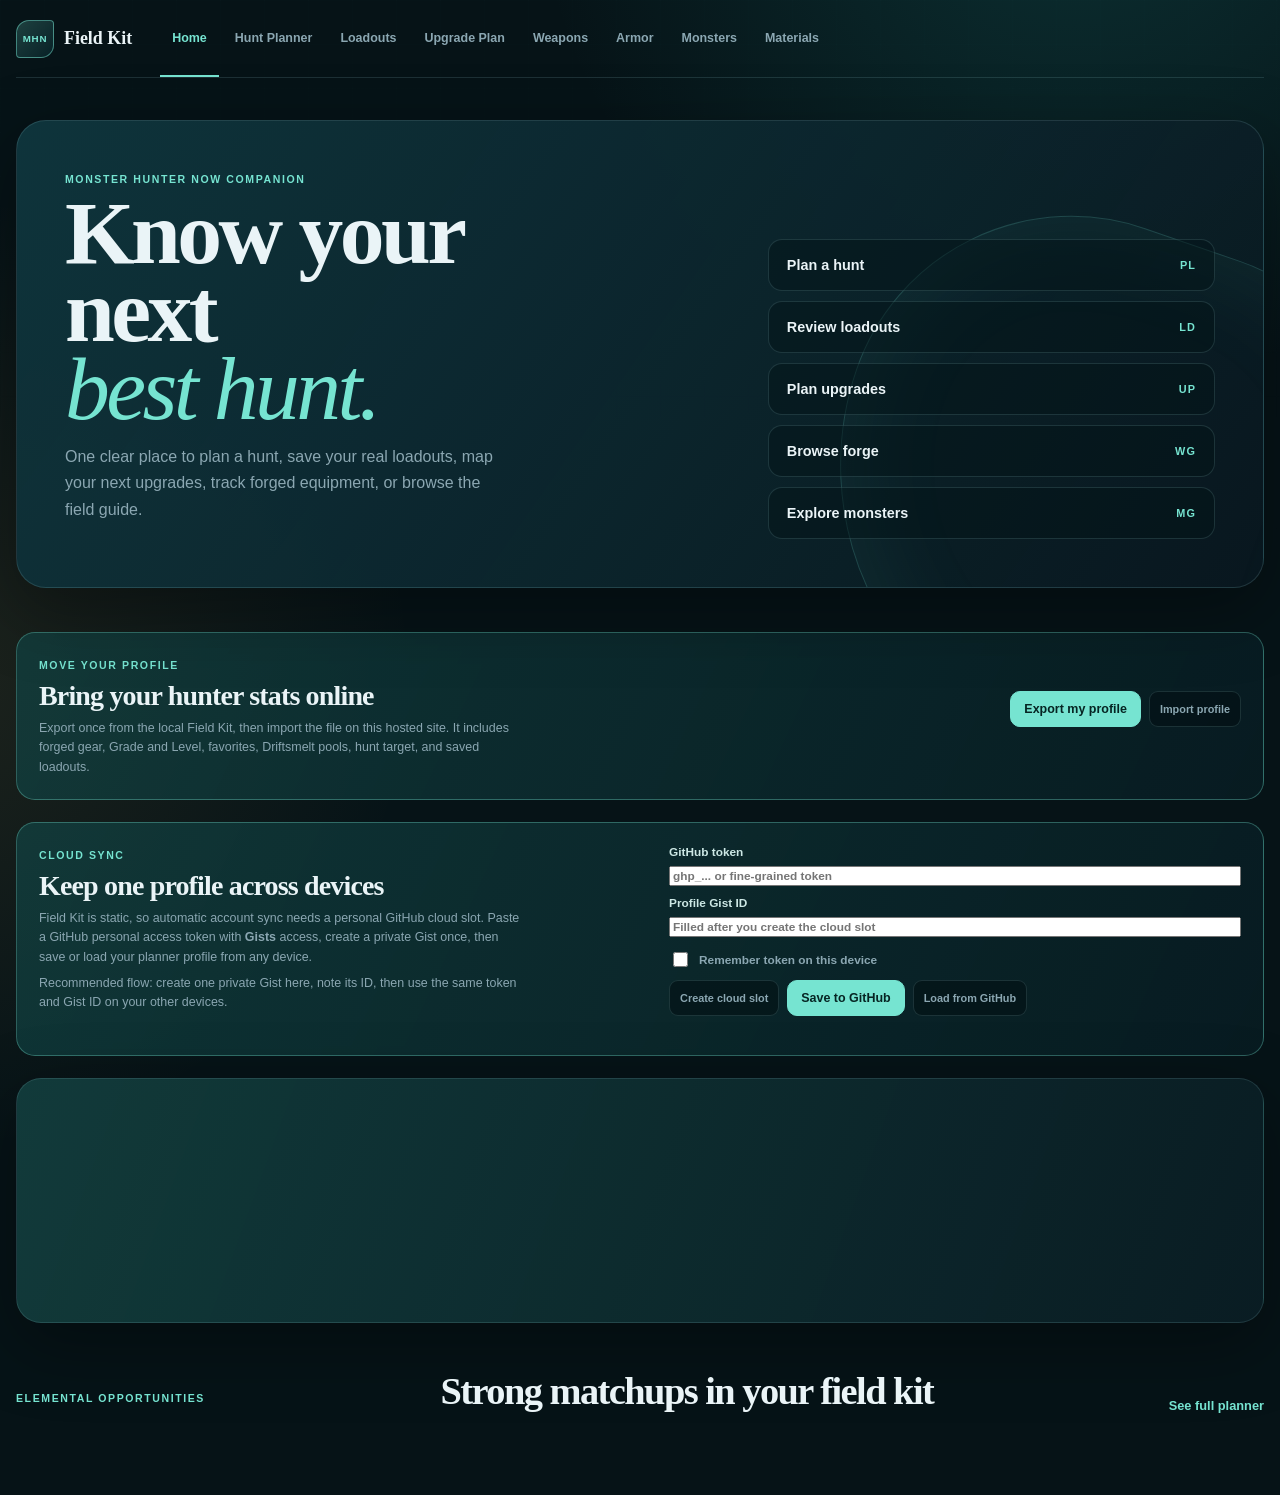
==== index.html @ 81f23c3c "Model Velkhana Aegis ice element bonus" ====
<!doctype html>
<html lang="en">
  <head>
    <meta charset="UTF-8" />
    <meta name="viewport" content="width=device-width, initial-scale=1.0" />
    <title>Field Kit | Monster Hunter Now</title>
    <link rel="stylesheet" href="styles.css" />
  </head>
  <body data-page="home">
    <div class="app-shell">
      <header class="topbar">
        <a class="brand" href="index.html"><span class="brand-mark">MHN</span><span>Field Kit</span></a>
        <nav class="top-nav" aria-label="Main navigation"><a href="index.html">Home</a><a href="planner.html">Hunt Planner</a><a href="loadouts.html">Loadouts</a><a href="upgrades.html">Upgrade Plan</a><a href="weapons.html">Weapons</a><a href="armor.html">Armor</a><a href="monsters.html">Monsters</a><a href="materials.html">Materials</a></nav>
        <p id="collection-status" class="collection-status"></p>
      </header>
      <main class="page home-page">
        <section class="welcome"><div><p class="eyebrow">Monster Hunter Now companion</p><h1>Know your next<br /><em>best hunt.</em></h1><p>One clear place to plan a hunt, save your real loadouts, map your next upgrades, track forged equipment, or browse the field guide.</p></div><div class="home-actions"><a href="planner.html">Plan a hunt <span>PL</span></a><a href="loadouts.html">Review loadouts <span>LD</span></a><a href="upgrades.html">Plan upgrades <span>UP</span></a><a href="weapons.html">Browse forge <span>WG</span></a><a href="monsters.html">Explore monsters <span>MG</span></a></div></section>
        <section id="home-stats" class="stats-grid" aria-label="Collection summary"></section>
        <section class="profile-transfer" aria-labelledby="profile-transfer-title">
          <div>
            <p class="eyebrow">Move your profile</p>
            <h2 id="profile-transfer-title">Bring your hunter stats online</h2>
            <p>Export once from the local Field Kit, then import the file on this hosted site. It includes forged gear, Grade and Level, favorites, Driftsmelt pools, hunt target, and saved loadouts.</p>
          </div>
          <div class="profile-transfer-actions">
            <button id="profile-export" class="primary-action" type="button">Export my profile</button>
            <label class="secondary-action profile-import-label" for="profile-import-file">Import profile</label>
            <input id="profile-import-file" class="sr-only" type="file" accept="application/json,.json" />
            <p id="profile-feedback" class="profile-feedback" role="status"></p>
          </div>
        </section>
        <section class="profile-transfer cloud-sync" aria-labelledby="cloud-sync-title">
          <div>
            <p class="eyebrow">Cloud sync</p>
            <h2 id="cloud-sync-title">Keep one profile across devices</h2>
            <p>Field Kit is static, so automatic account sync needs a personal GitHub cloud slot. Paste a GitHub personal access token with <b>Gists</b> access, create a private Gist once, then save or load your planner profile from any device.</p>
            <p class="catalogue-note">Recommended flow: create one private Gist here, note its ID, then use the same token and Gist ID on your other devices.</p>
          </div>
          <div class="cloud-sync-form">
            <label><span>GitHub token</span><input id="github-sync-token" type="password" placeholder="ghp_... or fine-grained token" autocomplete="off" /></label>
            <label><span>Profile Gist ID</span><input id="github-sync-gist" type="text" placeholder="Filled after you create the cloud slot" autocomplete="off" /></label>
            <label class="catalogue-check"><input id="github-sync-remember" type="checkbox" /><span>Remember token on this device</span></label>
            <div class="cloud-sync-actions">
              <button id="github-sync-create" class="secondary-action" type="button">Create cloud slot</button>
              <button id="github-sync-save" class="primary-action" type="button">Save to GitHub</button>
              <button id="github-sync-load" class="secondary-action" type="button">Load from GitHub</button>
            </div>
            <p id="github-sync-feedback" class="profile-feedback" role="status"></p>
          </div>
        </section>
        <section class="feature-panel" id="featured-target"></section>
        <section class="section-block"><div class="section-heading"><p class="eyebrow">Elemental opportunities</p><h2>Strong matchups in your field kit</h2><a href="planner.html">See full planner</a></div><div id="home-outlook" class="outlook-grid"></div></section>
      </main>
    </div>
    <script type="module" src="app.mjs?v=2026-08-09-velkhana-aegis-fix"></script>
  </body>
</html>
---- styles.css ----
:root {
  --ink: #eaf4f7;
  --muted: #8ba7b2;
  --line: rgba(149, 202, 212, 0.16);
  --surface: rgba(11, 28, 35, 0.88);
  --surface-strong: #102c35;
  --night: #061317;
  --aqua: #76e4d1;
  --aqua-deep: #159d94;
  --sun: #e4ad4c;
  --success: #93e7bb;
  --danger: #f6a59a;
  --shadow: 0 22px 70px rgba(0, 0, 0, 0.34);
  --grade-1: #b9c7d0;
  --grade-2: #7fd88f;
  --grade-3: #63b9ff;
  --grade-4: #b08cff;
  --grade-5: #ff7070;
  --grade-6: #ffb85c;
  --grade-7: #ffd35c;
  --grade-8: #ff8fcb;
  --grade-9: #7beef6;
  --grade-10: #f5fbff;
}

* { box-sizing: border-box; }
body { min-width: 320px; margin: 0; color: var(--ink); background: radial-gradient(circle at 84% -10%, rgba(30, 142, 138, 0.24), transparent 34rem), radial-gradient(circle at -5% 45%, rgba(228, 173, 76, 0.1), transparent 30rem), var(--night); font-family: "Avenir Next", "Gill Sans", sans-serif; }
body::before { position: fixed; z-index: -1; inset: 0; content: ""; opacity: 0.32; background-image: linear-gradient(rgba(144, 224, 211, 0.035) 1px, transparent 1px), linear-gradient(90deg, rgba(144, 224, 211, 0.035) 1px, transparent 1px); background-size: 44px 44px; mask-image: linear-gradient(black, transparent 76%); }
a { color: inherit; }
button, input, select { font: inherit; }

.app-shell { width: min(1480px, calc(100% - 32px)); margin: 0 auto; padding-bottom: 64px; }
.topbar { display: flex; align-items: center; gap: 28px; min-height: 78px; border-bottom: 1px solid var(--line); }
.brand { display: inline-flex; flex: 0 0 auto; align-items: center; gap: 10px; color: var(--ink); font-family: "Iowan Old Style", "Palatino Linotype", serif; font-size: 1.12rem; font-weight: 700; text-decoration: none; }
.brand-mark { display: grid; width: 38px; height: 38px; place-items: center; border: 1px solid rgba(118, 228, 209, 0.5); border-radius: 13px 4px 13px 4px; color: var(--aqua); font-family: "Avenir Next", sans-serif; font-size: 0.61rem; font-weight: 800; letter-spacing: 0.08em; background: linear-gradient(135deg, rgba(118, 228, 209, 0.22), rgba(9, 37, 43, 0.8)); }
.top-nav { display: flex; align-items: stretch; gap: 4px; align-self: stretch; }
.top-nav a { display: grid; place-items: center; padding: 0 12px; border-bottom: 2px solid transparent; color: var(--muted); font-size: 0.78rem; font-weight: 700; text-decoration: none; transition: color 150ms ease, border-color 150ms ease; }
.top-nav a:hover, body[data-page="home"] .top-nav a[href="index.html"], body[data-page="planner"] .top-nav a[href="planner.html"], body[data-page="loadouts"] .top-nav a[href="loadouts.html"], body[data-page="upgrades"] .top-nav a[href="upgrades.html"], body[data-page="weapons"] .top-nav a[href="weapons.html"], body[data-page="armor"] .top-nav a[href="armor.html"], body[data-page="monsters"] .top-nav a[href="monsters.html"], body[data-page="materials"] .top-nav a[href="materials.html"] { border-color: var(--aqua); color: var(--aqua); }
.collection-status { margin: 0 0 0 auto; color: var(--aqua); font-size: 0.7rem; font-weight: 800; letter-spacing: 0.12em; text-transform: uppercase; white-space: nowrap; }

.page { padding-top: 42px; }
.eyebrow, .type-label { display: inline-block; margin: 0 0 9px; color: var(--aqua); font-size: 0.66rem; font-weight: 800; letter-spacing: 0.15em; text-transform: uppercase; }
.page-heading { max-width: 650px; margin-bottom: 30px; }
.page-heading h1, .welcome h1, .feature-copy h1, .section-heading h2 { margin: 0; font-family: "Iowan Old Style", "Palatino Linotype", serif; letter-spacing: -0.04em; }
.page-heading h1 { font-size: clamp(2.8rem, 5vw, 4.7rem); line-height: 0.94; }
.page-heading p:not(.eyebrow) { max-width: 58ch; color: var(--muted); line-height: 1.65; }

.welcome { display: grid; grid-template-columns: minmax(0, 1.2fr) minmax(340px, 0.8fr); gap: 32px; align-items: end; min-height: 370px; padding: 48px; overflow: hidden; border: 1px solid var(--line); border-radius: 30px; background: linear-gradient(125deg, rgba(15, 54, 62, 0.94), rgba(10, 24, 32, 0.86)); box-shadow: var(--shadow); position: relative; }
.welcome::after { position: absolute; right: -90px; bottom: -160px; width: 520px; height: 520px; border: 1px solid rgba(118, 228, 209, 0.2); border-radius: 54% 46% 30% 70%; content: ""; transform: rotate(19deg); box-shadow: inset 0 0 110px rgba(118, 228, 209, 0.08); }
.welcome > * { position: relative; z-index: 1; }
.welcome h1 { max-width: 9ch; font-size: clamp(3.7rem, 7vw, 6.7rem); line-height: 0.87; }
.welcome h1 em { color: var(--aqua); font-weight: 400; }
.welcome p:not(.eyebrow) { max-width: 49ch; color: var(--muted); line-height: 1.65; }
.home-actions { display: grid; gap: 10px; }
.home-actions a { display: flex; justify-content: space-between; align-items: center; padding: 17px 18px; border: 1px solid var(--line); border-radius: 14px; color: var(--ink); background: rgba(4, 19, 24, 0.48); font-size: 0.9rem; font-weight: 700; text-decoration: none; transition: transform 150ms ease, border-color 150ms ease, background 150ms ease; }
.home-actions a:hover { border-color: var(--aqua); background: rgba(27, 112, 111, 0.26); transform: translateX(-4px); }
.home-actions span { color: var(--aqua); font-size: 0.68rem; letter-spacing: 0.1em; }

.stats-grid { display: grid; grid-template-columns: repeat(4, 1fr); gap: 12px; margin: 22px 0; }
.stat-card { min-height: 126px; padding: 20px; border: 1px solid var(--line); border-radius: 17px; background: linear-gradient(145deg, rgba(22, 56, 63, 0.86), rgba(8, 24, 30, 0.93)); }
.stat-card span { color: var(--muted); font-size: 0.74rem; font-weight: 700; }
.stat-card strong { display: block; margin-top: 10px; color: var(--aqua); font-family: "Iowan Old Style", "Palatino Linotype", serif; font-size: 2.65rem; line-height: 1; }
.profile-transfer { display: grid; grid-template-columns: minmax(0, 1fr) auto; gap: 28px; align-items: center; margin: 22px 0; padding: 22px; border: 1px solid rgba(118, 228, 209, 0.34); border-radius: 19px; background: linear-gradient(115deg, rgba(18, 67, 67, 0.72), rgba(8, 28, 34, 0.92)); }
.profile-transfer h2 { margin: 0; font-family: "Iowan Old Style", "Palatino Linotype", serif; font-size: 1.75rem; letter-spacing: -0.03em; }
.profile-transfer p:not(.eyebrow) { max-width: 70ch; margin: 7px 0 0; color: var(--muted); font-size: 0.78rem; line-height: 1.55; }
.profile-transfer-actions { display: flex; flex-wrap: wrap; justify-content: flex-end; gap: 8px; max-width: 330px; }
.profile-transfer-actions .primary-action, .profile-transfer-actions .secondary-action { margin: 0; white-space: nowrap; }
.profile-import-label { cursor: pointer; }
.profile-feedback { width: 100%; text-align: right; }
.profile-feedback[data-state="success"] { color: var(--success); }
.profile-feedback[data-state="error"] { color: var(--danger); }
.cloud-sync { grid-template-columns: minmax(0, 1fr) minmax(340px, 0.95fr); align-items: start; }
.cloud-sync-form { display: grid; gap: 10px; }
.cloud-sync-form label { display: grid; gap: 7px; color: #cde8e5; font-size: 0.74rem; font-weight: 700; }
.cloud-sync-form .catalogue-check { display: flex; align-items: center; gap: 8px; padding-top: 2px; }
.cloud-sync-form .catalogue-check span { color: var(--muted); }
.cloud-sync-actions { display: flex; flex-wrap: wrap; gap: 8px; }
.cloud-sync-actions .primary-action, .cloud-sync-actions .secondary-action { margin: 0; }

.feature-panel { display: grid; grid-template-columns: 220px 1fr; gap: 28px; align-items: center; min-height: 245px; padding: 25px; border: 1px solid var(--line); border-radius: 25px; background: linear-gradient(110deg, rgba(20, 67, 66, 0.82), rgba(10, 29, 36, 0.94)); box-shadow: var(--shadow); }
.feature-visual { display: grid; height: 190px; place-items: center; border-radius: 19px; background: radial-gradient(circle, rgba(118, 228, 209, 0.18), transparent 60%), rgba(4, 17, 23, 0.6); }
.feature-monster-image { width: 174px; height: 174px; object-fit: contain; filter: drop-shadow(0 10px 18px rgba(0, 0, 0, 0.45)); }
.feature-copy h1 { font-size: clamp(2.2rem, 4vw, 3.9rem); line-height: 0.96; }
.feature-copy p { margin: 9px 0 15px; color: var(--muted); }
.feature-tags, .skill-chips, .drop-preview { display: flex; flex-wrap: wrap; gap: 7px; }
.feature-tags > span, .skill-chips span, .status-pill, .grade-label { display: inline-flex; align-items: center; border-radius: 999px; padding: 6px 9px; font-size: 0.7rem; font-weight: 700; }
.feature-tags > span, .skill-chips span { color: #cceee7; border: 1px solid rgba(118, 228, 209, 0.18); background: rgba(118, 228, 209, 0.09); }
.grade-mark, .level-mark, .grade-arrow { display: inline-flex; align-items: center; vertical-align: middle; }
.grade-mark { gap: 0; padding: 0.28rem 0.54rem; border: 1px solid color-mix(in srgb, currentColor 35%, rgba(255, 255, 255, 0.1)); border-radius: 999px; background: color-mix(in srgb, currentColor 14%, rgba(5, 18, 24, 0.94)); color: var(--ink); font-size: 0.72em; font-weight: 900; letter-spacing: 0.08em; line-height: 1; text-transform: uppercase; box-shadow: inset 0 0 0 1px rgba(255, 255, 255, 0.04); }
.grade-mark.is-compact { padding: 0.22rem 0.45rem; font-size: 0.68em; }
.level-mark { margin-left: 0.38rem; color: #d8e8ec; font-size: 0.9em; font-weight: 700; white-space: nowrap; }
.grade-arrow { margin: 0 0.35rem; color: var(--muted); font-size: 0.82em; font-weight: 700; }
.grade-tier-1 { color: var(--grade-1); }
.grade-tier-2 { color: var(--grade-2); }
.grade-tier-3 { color: var(--grade-3); }
.grade-tier-4 { color: var(--grade-4); }
.grade-tier-5 { color: var(--grade-5); }
.grade-tier-6 { color: var(--grade-6); }
.grade-tier-7 { color: var(--grade-7); }
.grade-tier-8 { color: var(--grade-8); }
.grade-tier-9 { color: var(--grade-9); }
.grade-tier-10 { color: var(--grade-10); text-shadow: 0 0 12px rgba(245, 251, 255, 0.18); }
.skill-chip { display: inline-flex; align-items: center; border: 1px solid rgba(118, 228, 209, 0.18); border-radius: 999px; padding: 6px 9px; color: #cceee7; background: rgba(118, 228, 209, 0.09); font-size: 0.7rem; font-weight: 700; cursor: pointer; }
.skill-chip:hover, .skill-chip:focus-visible { border-color: rgba(118, 228, 209, 0.52); background: rgba(118, 228, 209, 0.16); outline: none; }
.primary-action, .card-action { margin-top: 18px; border: 1px solid var(--aqua); border-radius: 10px; padding: 10px 13px; color: #062523; background: var(--aqua); cursor: pointer; font-size: 0.78rem; font-weight: 800; }
.primary-action:hover, .card-action:hover { background: #b7faed; }

.section-block { margin-top: 46px; }
.section-heading { display: flex; justify-content: space-between; gap: 20px; align-items: end; margin-bottom: 18px; }
.section-heading h2 { font-size: clamp(1.7rem, 3vw, 2.6rem); }
.section-heading a { color: var(--aqua); font-size: 0.8rem; font-weight: 800; text-decoration: none; }
.data-note, .catalogue-count { color: var(--muted); font-size: 0.76rem; }
.outlook-grid { display: grid; grid-template-columns: repeat(3, 1fr); gap: 11px; }
.outlook-card { display: flex; align-items: center; gap: 11px; min-width: 0; border: 1px solid var(--line); border-radius: 15px; padding: 11px; color: var(--ink); background: var(--surface); cursor: pointer; text-align: left; transition: transform 150ms ease, border-color 150ms ease; }
.outlook-card:hover { border-color: var(--aqua); transform: translateY(-3px); }
.outlook-image { width: 48px; height: 48px; flex: 0 0 auto; object-fit: contain; }
.outlook-card b, .outlook-card small { display: block; overflow: hidden; text-overflow: ellipsis; white-space: nowrap; }
.outlook-card b { font-size: 0.8rem; }
.outlook-card small { margin-top: 3px; color: var(--muted); font-size: 0.69rem; }

.planner-layout { display: grid; grid-template-columns: minmax(260px, 0.45fr) minmax(0, 1fr); gap: 18px; align-items: stretch; }
.planner-controls { padding: 23px; border: 1px solid var(--line); border-radius: 20px; background: var(--surface); }
.planner-controls label { display: grid; gap: 8px; margin-bottom: 16px; color: #cde8e5; font-size: 0.8rem; font-weight: 700; }
select, input[type="search"] { width: 100%; border: 1px solid var(--line); border-radius: 11px; padding: 11px 12px; outline: none; color: var(--ink); background: rgba(1, 12, 16, 0.72); }
select:focus, input[type="search"]:focus { border-color: var(--aqua); box-shadow: 0 0 0 3px rgba(118, 228, 209, 0.12); }
select option { background: #10252c; }
.planner-controls .check-row { grid-template-columns: auto 1fr; align-items: center; gap: 9px; font-weight: 500; }
input[type="checkbox"] { width: 16px; height: 16px; accent-color: var(--aqua-deep); }
.planner-controls p { margin: 0; color: var(--muted); font-size: 0.75rem; line-height: 1.55; }
.compact-feature { min-height: 0; }
.compact-feature .feature-visual { height: 170px; }

.loadout-builder, .loadout-summary { border: 1px solid var(--line); border-radius: 21px; background: var(--surface); }
.loadout-builder { padding: 24px; }
.builder-heading { display: flex; justify-content: space-between; gap: 20px; align-items: end; margin-bottom: 18px; }
.builder-heading h2, .loadout-summary h2 { margin: 0; font-family: "Iowan Old Style", "Palatino Linotype", serif; letter-spacing: -0.03em; }
.builder-heading h2 { font-size: 1.8rem; }
.form-feedback { margin: 0; color: var(--sun); font-size: 0.75rem; }
.builder-grid { display: grid; grid-template-columns: repeat(4, minmax(0, 1fr)); gap: 12px; }
.builder-grid label, .inline-select { display: grid; gap: 7px; color: #cde8e5; font-size: 0.72rem; font-weight: 700; }
.loadout-builder .primary-action { margin-top: 18px; }
.loadout-page-heading { display: flex; align-items: end; justify-content: space-between; gap: 20px; }
.loadout-page-heading .primary-action { flex: 0 0 auto; margin-bottom: 4px; }
.loadout-subnav { display: flex; gap: 8px; margin: -6px 0 24px; }
.loadout-subnav a { border: 1px solid var(--line); border-radius: 999px; padding: 7px 11px; color: var(--muted); font-size: 0.7rem; font-weight: 800; text-decoration: none; }
.loadout-subnav a:hover, .loadout-subnav a.active { border-color: rgba(118, 228, 209, 0.56); color: var(--aqua); background: rgba(118, 228, 209, 0.09); }
.loadout-library-grid { display: grid; grid-template-columns: repeat(auto-fill, minmax(380px, 1fr)); gap: 14px; }
.loadout-library-card { overflow: hidden; border: 1px solid var(--line); border-radius: 18px; background: linear-gradient(145deg, rgba(18, 52, 59, 0.9), rgba(7, 21, 27, 0.98)); }
.library-card-hero { display: flex; align-items: center; gap: 13px; padding: 13px; border-bottom: 1px solid var(--line); background: linear-gradient(115deg, rgba(56, 126, 120, 0.28), transparent); }
.library-weapon-image { width: 78px; height: 78px; flex: 0 0 auto; object-fit: contain; }
.library-card-hero h2 { margin: 3px 0 0; font-family: "Iowan Old Style", "Palatino Linotype", serif; font-size: 1.45rem; line-height: 1; }
.library-card-hero p { margin: 6px 0 0; color: var(--muted); font-size: 0.72rem; }
.library-stat-grid { display: grid; grid-template-columns: repeat(4, minmax(0, 1fr)); border-bottom: 1px solid var(--line); }
.library-stat-grid span { display: grid; gap: 3px; min-width: 0; padding: 11px 13px; border-right: 1px solid var(--line); }
.library-stat-grid span:last-child { border-right: 0; }
.library-stat-grid small { color: var(--muted); font-size: 0.63rem; }
.library-stat-grid b { overflow: hidden; color: var(--aqua); font-size: 0.86rem; text-overflow: ellipsis; white-space: nowrap; }
.library-skill-strip { padding: 12px 13px 2px; border-bottom: 1px solid var(--line); }
.library-skill-strip .availability-note { margin-bottom: 10px; }
.library-gear-list { display: grid; gap: 6px; margin: 0; padding: 13px; list-style: none; }
.library-gear-list li { display: grid; grid-template-columns: 32px minmax(0, 1fr) auto; gap: 8px; align-items: center; color: #d4e8e9; font-size: 0.72rem; }
.library-gear-list span { display: grid; gap: 1px; min-width: 0; }
.library-gear-list b { color: var(--aqua); font-size: 0.58rem; letter-spacing: 0.05em; text-transform: uppercase; }
.library-gear-list em { color: var(--muted); font-size: 0.65rem; font-style: normal; white-space: nowrap; }
.library-gear-image { width: 30px; height: 30px; object-fit: contain; }
.library-driftsmelt { min-height: 32px; margin: 0; padding: 10px 13px; color: #b8d7d4; border-top: 1px solid var(--line); font-size: 0.68rem; line-height: 1.35; }
.editor-actions { display: flex; justify-content: flex-end; gap: 9px; margin-top: 18px; }
.secondary-action { display: inline-flex; align-items: center; justify-content: center; border: 1px solid var(--line); border-radius: 9px; padding: 8px 10px; color: var(--muted); background: rgba(2, 15, 19, 0.56); font-size: 0.68rem; font-weight: 700; text-decoration: none; }
.secondary-action:hover { border-color: var(--aqua); color: var(--aqua); }
.saved-loadouts { display: grid; gap: 11px; }
.saved-loadout-card { display: grid; grid-template-columns: 80px minmax(0, 1fr) auto; gap: 14px; align-items: center; min-height: 104px; padding: 12px; border: 1px solid var(--line); border-radius: 16px; background: linear-gradient(145deg, rgba(18, 52, 59, 0.9), rgba(7, 21, 27, 0.98)); }
.saved-loadout-card.active-loadout { border-color: rgba(118, 228, 209, 0.6); }
.saved-weapon-image { width: 76px; height: 76px; object-fit: contain; }
.saved-loadout-card h3 { margin: 0; font-family: "Iowan Old Style", "Palatino Linotype", serif; font-size: 1.28rem; }
.saved-loadout-card p, .saved-loadout-card small { display: block; margin: 4px 0 0; color: var(--muted); font-size: 0.72rem; }
.loadout-card-actions { display: flex; gap: 7px; }
.loadout-library-card .loadout-card-actions { padding: 12px 13px 13px; border-top: 1px solid var(--line); }
.loadout-card-actions a { margin: 0; text-decoration: none; }
.loadout-card-actions button { border: 1px solid var(--line); border-radius: 8px; padding: 7px 9px; color: var(--muted); background: rgba(2, 15, 19, 0.56); cursor: pointer; font-size: 0.68rem; font-weight: 700; }
.loadout-card-actions button:hover { border-color: var(--aqua); color: var(--aqua); }
.loadout-review { padding-top: 8px; }
.review-controls { display: flex; align-items: end; gap: 12px; }
.inline-select { min-width: 110px; }
.inline-select select, .loadout-select { padding: 9px 10px; }
.loadout-select { max-width: 360px; margin-bottom: 14px; }
.weak-point-toggle { display: inline-flex; align-items: center; gap: 7px; min-height: 37px; color: var(--muted); font-size: 0.7rem; font-weight: 700; white-space: nowrap; }
.weak-point-toggle input { width: 15px; height: 15px; }
.loadout-summary { display: grid; grid-template-columns: minmax(0, 1fr) auto; gap: 18px 20px; align-items: center; margin-bottom: 24px; padding: 18px; }
.loadout-summary-gear { display: flex; gap: 13px; align-items: center; }
.summary-weapon-image { width: 72px; height: 72px; object-fit: contain; }
.summary-gear-panel { grid-column: 1 / -1; display: grid; gap: 12px; padding: 14px; border: 1px solid var(--line); border-radius: 16px; background: rgba(5, 18, 24, 0.42); }
.summary-gear-heading { display: flex; justify-content: space-between; align-items: center; gap: 12px; }
.summary-gear-heading .secondary-action { margin: 0; }
.summary-gear-list { display: grid; grid-template-columns: repeat(6, minmax(0, 1fr)); gap: 10px; margin: 0; padding: 0; list-style: none; }
.summary-gear-list li { display: grid; grid-template-columns: 1fr auto; gap: 10px; align-items: start; min-height: 100%; padding: 12px; border: 1px solid rgba(149, 202, 212, 0.1); border-radius: 14px; background: rgba(10, 31, 39, 0.7); }
.summary-gear-image { width: 52px; height: 52px; object-fit: contain; margin-bottom: 2px; }
.summary-gear-copy { min-width: 0; display: grid; gap: 4px; grid-column: 1 / -1; }
.summary-gear-copy > span { color: var(--aqua); font-size: 0.62rem; font-weight: 800; letter-spacing: 0.08em; text-transform: uppercase; }
.summary-gear-copy > b { font-size: 0.88rem; }
.summary-gear-section { display: grid; gap: 6px; margin-top: 6px; }
.summary-gear-section > strong { color: #d8e8ec; font-size: 0.63rem; font-weight: 800; letter-spacing: 0.08em; text-transform: uppercase; }
.summary-gear-stats { display: grid; grid-template-columns: repeat(2, minmax(0, 1fr)); gap: 7px; }
.summary-gear-stats span { display: grid; gap: 2px; min-width: 0; padding: 8px 9px; border: 1px solid rgba(118, 228, 209, 0.12); border-radius: 10px; background: rgba(118, 228, 209, 0.06); }
.summary-gear-stats small { color: var(--muted); font-size: 0.58rem; text-transform: uppercase; letter-spacing: 0.06em; }
.summary-gear-stats b { display: inline-flex; flex-wrap: wrap; align-items: center; gap: 6px; color: var(--aqua); font-size: 0.8rem; line-height: 1.2; }
.summary-gear-stats .grade-level-stat { padding-top: 7px; padding-bottom: 7px; }
.summary-gear-stats b.grade-level-value { flex-wrap: nowrap; gap: 4px; }
.summary-gear-stats b.grade-level-value .grade-mark { padding: 0; border: 0; border-radius: 0; background: none; box-shadow: none; font-size: 0.72rem; }
.summary-gear-stats b.grade-level-value .level-mark { margin-left: 0; color: #d8e8ec; font-size: 0.72rem; }
.summary-gear-copy .skill-chips { margin-top: 0; }
.summary-gear-meta { margin: 0; color: var(--muted); font-size: 0.66rem; }
.summary-gear-empty { margin: 0; color: var(--muted); font-size: 0.66rem; line-height: 1.4; }
.summary-gear-link { justify-self: end; align-self: start; border: 1px solid var(--line); border-radius: 999px; padding: 7px 10px; color: var(--muted); background: rgba(2, 15, 19, 0.56); font-size: 0.68rem; font-weight: 700; text-decoration: none; }
.summary-gear-link:hover { border-color: var(--aqua); color: var(--aqua); }
.loadout-summary p { margin: 5px 0 0; color: var(--muted); font-size: 0.76rem; }
.loadout-summary-stats { display: flex; flex-wrap: wrap; justify-content: flex-end; gap: 16px; }
.loadout-summary-stats span { color: var(--muted); font-size: 0.72rem; white-space: nowrap; }
.loadout-summary-stats b { color: var(--aqua); font-size: 1.15rem; }
.section-copy { margin: 6px 0 0; color: var(--muted); font-size: 0.8rem; line-height: 1.5; max-width: 60ch; }
.final-stat-grid { display: grid; grid-column: 1 / -1; grid-template-columns: repeat(4, minmax(0, 1fr)); overflow: hidden; border: 1px solid var(--line); border-radius: 13px; }
.final-stat-grid span { display: grid; gap: 3px; min-width: 0; padding: 11px 13px; border-right: 1px solid var(--line); }
.final-stat-grid span:last-child { border-right: 0; }
.final-stat-grid small, .final-stat-grid em { overflow: hidden; color: var(--muted); font-size: 0.63rem; font-style: normal; text-overflow: ellipsis; white-space: nowrap; }
.final-stat-grid b { overflow: hidden; color: var(--aqua); font-size: 0.92rem; text-overflow: ellipsis; white-space: nowrap; }
.summary-skill-panel { grid-column: 1 / -1; display: grid; gap: 8px; padding: 14px; border: 1px solid var(--line); border-radius: 13px; background: rgba(5, 18, 24, 0.34); }
.summary-skill-panel .eyebrow { margin-bottom: 0; }
.summary-skill-panel.compact-panel { margin: 12px 16px 0; }
.damage-assumptions, .damage-method { grid-column: 1 / -1; margin: 0; color: var(--muted); font-size: 0.68rem; line-height: 1.45; }
.damage-method { margin: -4px 0 12px; }
.compact-heading { margin-top: 8px; }
.loadout-focus-section { display: grid; gap: 16px; margin-bottom: 24px; }
.loadout-outlook-grid .outlook-card { align-items: center; }
.loadout-outlook-grid .status-pill { margin-left: auto; font-style: normal; white-space: nowrap; }

.upgrade-controls { display: grid; grid-template-columns: repeat(3, minmax(0, 1fr)); gap: 12px; padding: 18px; border: 1px solid var(--line); border-radius: 19px; background: var(--surface); }
.upgrade-controls label { display: grid; gap: 7px; color: #cde8e5; font-size: 0.72rem; font-weight: 800; }
.upgrade-summary { display: grid; grid-template-columns: minmax(0, 1fr) minmax(270px, 0.7fr); gap: 18px; align-items: center; margin-top: 16px; padding: 21px; border: 1px solid rgba(118, 228, 209, 0.36); border-radius: 19px; background: linear-gradient(120deg, rgba(21, 72, 72, 0.78), rgba(8, 26, 32, 0.92)); }
.upgrade-summary h2, .upgrade-card h3, .monster-focus-card h3 { margin: 0; font-family: "Iowan Old Style", "Palatino Linotype", serif; letter-spacing: -0.025em; }
.upgrade-summary p { margin: 7px 0 0; color: var(--muted); font-size: 0.78rem; line-height: 1.5; }
.upgrade-summary b, .upgrade-card strong { color: var(--aqua); }
.upgrade-disclaimer { padding: 12px; border: 1px solid var(--line); border-radius: 12px; background: rgba(3, 19, 24, 0.36); font-size: 0.7rem !important; }
.upgrade-priorities { display: grid; gap: 10px; }
.upgrade-card { display: grid; grid-template-columns: 74px minmax(0, 1fr) minmax(140px, 0.38fr); gap: 14px; align-items: center; padding: 12px; border: 1px solid var(--line); border-radius: 16px; background: linear-gradient(145deg, rgba(18, 52, 59, 0.9), rgba(7, 21, 27, 0.98)); }
.upgrade-card.top-upgrade { border-color: rgba(228, 173, 76, 0.7); box-shadow: 0 12px 35px rgba(228, 173, 76, 0.09); }
.upgrade-gear-image { width: 74px; height: 74px; object-fit: contain; }
.upgrade-card h3 { font-size: 1.18rem; }
.upgrade-card p, .upgrade-card small, .monster-focus-card p, .monster-focus-card small { display: block; margin: 4px 0 0; color: var(--muted); font-size: 0.7rem; line-height: 1.35; }
.upgrade-card strong { display: block; margin-top: 8px; font-size: 0.85rem; }
.upgrade-source { display: grid; gap: 5px; justify-items: start; padding-left: 14px; border-left: 1px solid var(--line); }
.upgrade-source span { color: var(--muted); font-size: 0.62rem; font-weight: 800; letter-spacing: 0.1em; text-transform: uppercase; }
.upgrade-source b { color: var(--sun); font-size: 0.78rem; }
.monster-focus-grid { display: grid; grid-template-columns: repeat(3, minmax(0, 1fr)); gap: 12px; }
.monster-focus-card { display: grid; width: 100%; grid-template-columns: 88px minmax(0, 1fr); gap: 12px; align-items: center; min-height: 114px; padding: 13px; border: 1px solid var(--line); border-radius: 16px; color: var(--ink); background: var(--surface); text-align: left; }
button.monster-focus-card { cursor: pointer; transition: transform 150ms ease, border-color 150ms ease, background 150ms ease; }
button.monster-focus-card:hover, button.monster-focus-card:focus-visible { border-color: var(--aqua); background: rgba(19, 61, 65, 0.94); outline: none; transform: translateY(-3px); }
.focus-monster-image { width: 80px; height: 80px; object-fit: contain; }
.monster-focus-card h3 { font-size: 1.24rem; }

.build-grid { display: grid; grid-template-columns: repeat(3, minmax(0, 1fr)); gap: 14px; }
.build-card { overflow: hidden; border: 1px solid var(--line); border-radius: 19px; background: linear-gradient(145deg, rgba(17, 50, 57, 0.94), rgba(7, 20, 27, 0.97)); }
.build-card.best-build { border-color: rgba(118, 228, 209, 0.58); box-shadow: 0 14px 40px rgba(12, 142, 135, 0.12); }
.saved-plan-grid .build-card { border-color: rgba(228, 173, 76, 0.34); }
.saved-plan-grid .build-card.best-build { border-color: rgba(228, 173, 76, 0.72); box-shadow: 0 14px 40px rgba(228, 173, 76, 0.1); }
.build-hero { display: flex; align-items: center; gap: 14px; min-height: 126px; padding: 15px; background: linear-gradient(115deg, rgba(56, 126, 120, 0.33), transparent); }
.build-weapon-image { width: 86px; height: 86px; flex: 0 0 auto; object-fit: contain; filter: drop-shadow(0 9px 12px rgba(0, 0, 0, 0.45)); }
.build-hero h2, .catalogue-card h2 { margin: 0; font-family: "Iowan Old Style", "Palatino Linotype", serif; letter-spacing: -0.02em; }
.build-hero h2 { font-size: 1.45rem; line-height: 1; }
.build-hero p { margin: 6px 0 0; color: var(--muted); font-size: 0.72rem; }
.build-score { display: grid; grid-template-columns: auto minmax(0, 1fr); gap: 7px 13px; align-items: center; padding: 13px 16px; border-bottom: 1px solid var(--line); }
.build-score .status-pill { grid-row: span 2; align-self: center; }
.damage-total { display: flex; align-items: baseline; gap: 7px; min-width: 0; }
.damage-total small, .damage-total em { color: var(--muted); font-size: 0.65rem; font-style: normal; white-space: nowrap; }
.damage-total strong { color: var(--aqua); font-family: "Iowan Old Style", "Palatino Linotype", serif; font-size: 2rem; line-height: 1; }
.damage-breakdown { display: flex; flex-wrap: wrap; grid-column: 2; gap: 5px 9px; }
.damage-breakdown span { color: #cce4e3; font-size: 0.66rem; }
.suggestion-comparison-grid { display: grid; grid-template-columns: repeat(4, minmax(0, 1fr)); gap: 10px; padding: 12px 16px 0; }
.comparison-token { display: grid; gap: 3px; padding: 10px 12px; border: 1px solid rgba(118, 228, 209, 0.12); border-radius: 12px; background: rgba(118, 228, 209, 0.05); }
.comparison-token small { color: var(--muted); font-size: 0.62rem; letter-spacing: 0.06em; text-transform: uppercase; }
.comparison-token b { font-size: 0.96rem; }
.comparison-token.up b { color: var(--aqua); }
.comparison-token.down b { color: var(--sun); }
.comparison-token.flat b { color: #d8e8ec; }
.build-calculation { min-height: 43px; margin: 0; padding: 10px 16px; color: var(--muted); border-bottom: 1px solid var(--line); font-size: 0.65rem; line-height: 1.4; }
.planner-feedback { min-height: 1.2em; margin: -7px 0 13px; color: var(--success); font-size: 0.75rem; font-weight: 700; }
.save-suggestion { margin: 11px 16px 0; border: 1px solid var(--sun); border-radius: 9px; padding: 8px 10px; color: #271b05; background: var(--sun); cursor: pointer; font-size: 0.68rem; font-weight: 800; }
.save-suggestion:hover { background: #f4c66e; }
.status-pill.easy { color: var(--success); border: 1px solid rgba(147, 231, 187, 0.24); background: rgba(147, 231, 187, 0.11); }
.status-pill.fair { color: var(--sun); border: 1px solid rgba(228, 173, 76, 0.22); background: rgba(228, 173, 76, 0.11); }
.status-pill.hard { color: var(--danger); border: 1px solid rgba(246, 165, 154, 0.22); background: rgba(246, 165, 154, 0.1); }
.loadout-list { padding: 15px 16px 4px; }
.loadout-list p, .availability-note { margin: 0 0 8px; color: var(--muted); font-size: 0.7rem; line-height: 1.45; }
.loadout-list ul { display: grid; gap: 7px; padding: 0; margin: 0; list-style: none; }
.loadout-list li { display: grid; grid-template-columns: 26px 40px 1fr; gap: 7px; align-items: center; color: #d4e8e9; font-size: 0.72rem; }
.loadout-list li > span { color: var(--aqua); font-size: 0.62rem; font-weight: 800; text-transform: uppercase; }
.loadout-icon { width: 23px; height: 23px; object-fit: contain; }
.build-card > .skill-chips { padding: 12px 16px 16px; }
.skill-dialog[hidden] { display: none; }
.skill-dialog { position: fixed; inset: 0; z-index: 80; display: grid; place-items: center; }
.skill-dialog-backdrop { position: absolute; inset: 0; background: rgba(4, 10, 14, 0.72); backdrop-filter: blur(6px); }
.skill-dialog-panel { position: relative; width: min(520px, calc(100% - 24px)); padding: 24px; border: 1px solid rgba(118, 228, 209, 0.3); border-radius: 20px; background: linear-gradient(145deg, rgba(16, 44, 53, 0.98), rgba(6, 19, 23, 0.98)); box-shadow: var(--shadow); }
.skill-dialog-panel h2 { margin: 0; font-family: "Iowan Old Style", "Palatino Linotype", serif; font-size: 2rem; letter-spacing: -0.03em; }
.skill-dialog-close { position: absolute; top: 14px; right: 14px; border: 1px solid var(--line); border-radius: 999px; padding: 7px 10px; color: var(--muted); background: rgba(2, 15, 19, 0.56); cursor: pointer; font-size: 0.68rem; font-weight: 700; }
.skill-dialog-close:hover { border-color: var(--aqua); color: var(--aqua); }
.skill-dialog-level { margin: 12px 0 0; color: var(--aqua); font-size: 0.8rem; font-weight: 800; letter-spacing: 0.08em; text-transform: uppercase; }
.skill-dialog-meta { display: flex; flex-wrap: wrap; gap: 8px; margin: 12px 0 0; }
.skill-meta-chip { display: inline-flex; align-items: center; border: 1px solid rgba(118, 228, 209, 0.22); border-radius: 999px; padding: 6px 10px; color: #d7ebe9; background: rgba(118, 228, 209, 0.08); font-size: 0.68rem; font-weight: 800; letter-spacing: 0.06em; text-transform: uppercase; }
.skill-dialog-description { margin: 12px 0 0; color: #d7ebe9; font-size: 0.92rem; line-height: 1.65; }
.skill-level-list { display: grid; gap: 9px; margin: 0; padding: 0; list-style: none; }
.skill-level-list li { display: grid; grid-template-columns: 64px minmax(0, 1fr); gap: 12px; align-items: start; padding: 10px 12px; border: 1px solid rgba(118, 228, 209, 0.14); border-radius: 12px; background: rgba(118, 228, 209, 0.04); }
.skill-level-list li.is-current { border-color: rgba(118, 228, 209, 0.5); background: rgba(118, 228, 209, 0.13); box-shadow: inset 0 0 0 1px rgba(118, 228, 209, 0.1); }
.skill-level-list span { color: var(--aqua); font-size: 0.72rem; font-weight: 800; letter-spacing: 0.08em; text-transform: uppercase; }
.skill-level-list p { margin: 0; color: #d7ebe9; font-size: 0.86rem; line-height: 1.55; }

.catalogue-toolbar { display: grid; grid-template-columns: minmax(220px, 1.45fr) repeat(3, minmax(150px, 0.8fr)) repeat(2, auto); gap: 10px; align-items: end; margin-bottom: 14px; padding: 14px; border: 1px solid var(--line); border-radius: 17px; background: rgba(8, 27, 33, 0.68); }
.catalogue-toolbar label { display: grid; gap: 6px; color: #cde8e5; font-size: 0.67rem; font-weight: 800; letter-spacing: 0.04em; text-transform: uppercase; }
.catalogue-toolbar .catalogue-search { min-width: 0; }
.catalogue-toolbar input[type="search"], .catalogue-toolbar select { min-width: 0; padding: 9px 10px; font-size: 0.76rem; }
.catalogue-toolbar .catalogue-check { display: flex; align-items: center; gap: 7px; min-height: 38px; padding: 0 4px; color: var(--muted); letter-spacing: 0; text-transform: none; white-space: nowrap; }
.catalogue-check input { width: 15px; height: 15px; }
.catalogue-note { margin: -4px 0 17px; color: var(--muted); font-size: 0.7rem; line-height: 1.4; }
.catalogue-grid { display: grid; grid-template-columns: repeat(auto-fill, minmax(300px, 1fr)); gap: 14px; }
.catalogue-card.is-focused { border-color: rgba(118, 228, 209, 0.72); box-shadow: 0 0 0 2px rgba(118, 228, 209, 0.14), 0 16px 38px rgba(12, 142, 135, 0.18); }
.catalogue-card { display: grid; grid-template-columns: 102px 1fr; min-height: 190px; overflow: hidden; border: 1px solid var(--line); border-radius: 18px; background: linear-gradient(145deg, rgba(18, 52, 59, 0.9), rgba(7, 21, 27, 0.98)); transition: transform 150ms ease, border-color 150ms ease; }
.catalogue-card:hover { border-color: rgba(118, 228, 209, 0.48); transform: translateY(-3px); }
.gear-image, .monster-image, .material-image { width: 100%; height: 100%; min-height: 190px; object-fit: contain; padding: 11px; background: radial-gradient(circle, rgba(118, 228, 209, 0.14), transparent 65%), rgba(4, 17, 22, 0.58); }
.monster-image { object-fit: contain; }
.material-image { padding: 25px; }
.image-fallback { display: grid; place-items: center; color: var(--aqua); font-weight: 800; }
.card-body { min-width: 0; padding: 15px 15px 14px 0; }
.card-topline { display: flex; justify-content: space-between; gap: 8px; align-items: start; min-height: 22px; }
.card-topline .type-label { margin: 0; font-size: 0.58rem; }
.grade-label { padding: 4px 6px; color: var(--muted); border: 1px solid var(--line); font-size: 0.58rem; white-space: nowrap; }
.source-line .grade-mark,
.feature-tags .grade-mark,
.summary-gear-copy .grade-mark,
.build-hero .grade-mark,
.upgrade-card .grade-mark,
.library-gear-list .grade-mark,
.loadout-driftsmelt-piece .grade-mark { transform: translateY(-0.02rem); }
.summary-gear-copy small .level-mark,
.source-line .level-mark,
.build-hero .level-mark,
.upgrade-card .level-mark,
.library-gear-list .level-mark { color: inherit; opacity: 0.95; }
.catalogue-card h2 { font-size: 1.22rem; line-height: 1.02; }
.source-line { margin: 7px 0 10px; color: var(--muted); font-size: 0.7rem; line-height: 1.35; }
.stat-strip { display: flex; flex-wrap: wrap; gap: 7px; margin-bottom: 9px; }
.stat-strip span { color: #cce4e3; font-size: 0.68rem; }
.stat-strip b { color: var(--aqua); }
.driftsmelt-note { margin: 10px 0 0; color: #9bbbbe; font-size: 0.72rem; }
.driftsmelt-editor { margin: 10px 0 0; border: 1px solid rgba(118, 228, 209, 0.22); border-radius: 10px; background: rgba(118, 228, 209, 0.05); }
.driftsmelt-editor summary { display: flex; align-items: center; justify-content: space-between; gap: 8px; padding: 9px; color: var(--aqua); cursor: pointer; list-style: none; }
.driftsmelt-editor summary::-webkit-details-marker { display: none; }
.driftsmelt-editor summary::after { content: "+"; font-size: 1rem; font-weight: 800; }
.driftsmelt-editor[open] summary { border-bottom: 1px solid rgba(118, 228, 209, 0.16); }
.driftsmelt-editor[open] summary::after { content: "-"; }
.driftsmelt-editor summary b { font-size: 0.72rem; text-transform: uppercase; letter-spacing: 0.08em; }
.driftsmelt-editor summary small { color: #9bbbbe; font-size: 0.66rem; text-align: right; }
.driftsmelt-editor-content { display: grid; gap: 6px; padding: 9px; }
.driftsmelt-editor p { margin: 0 0 1px; color: #9bbbbe; font-size: 0.7rem; line-height: 1.35; }
.driftsmelt-editor label { display: grid; grid-template-columns: 46px minmax(0, 1fr); align-items: center; gap: 6px; color: #cce4e3; font-size: 0.7rem; }
.driftsmelt-editor select, .driftsmelt-editor input { min-width: 0; padding: 5px 7px; border: 1px solid rgba(118, 228, 209, 0.24); border-radius: 7px; color: #e8f7f4; background: #0a2228; font: inherit; }
.driftsmelt-pool-list { display: flex !important; flex-wrap: wrap; gap: 5px !important; margin-bottom: 8px; }
.driftsmelt-pool-list span { display: inline-flex; align-items: center; gap: 5px; padding: 4px 6px; border-radius: 6px; color: #d5f5ef; background: rgba(118, 228, 209, 0.1); font-size: 0.68rem; }
.driftsmelt-pool-list button, .driftsmelt-pool-add button { border: 0; border-radius: 5px; color: #062026; background: var(--aqua); font: inherit; font-weight: 800; cursor: pointer; }
.driftsmelt-pool-list button { padding: 2px 4px; font-size: 0.62rem; }
.driftsmelt-pool-add { display: grid !important; grid-template-columns: minmax(0, 1fr) auto; align-items: center; }
.driftsmelt-pool-add button { padding: 7px 10px; }
.driftsmelt-suggestions { grid-column: 1 / -1; display: grid; gap: 3px; }
.driftsmelt-suggestions:empty { display: none; }
.driftsmelt-suggestions button { padding: 6px 8px; border: 1px solid rgba(118, 228, 209, 0.16); border-radius: 6px; color: #d5f5ef; background: rgba(5, 20, 25, 0.65); text-align: left; font: inherit; font-size: 0.72rem; cursor: pointer; }
.driftsmelt-suggestions button:hover { border-color: rgba(118, 228, 209, 0.55); color: var(--aqua); }
.loadout-driftsmelt { margin: 18px 0; padding: 16px; border: 1px solid rgba(118, 228, 209, 0.2); border-radius: 14px; background: rgba(7, 30, 36, 0.7); }
.loadout-driftsmelt-heading h3 { margin: 2px 0 4px; font-family: "Iowan Old Style", "Palatino Linotype", serif; }
.loadout-driftsmelt-heading p { margin: 0; color: #a8c3c4; font-size: 0.8rem; }
.loadout-style-grid { display: grid; grid-template-columns: repeat(3, minmax(0, 1fr)); gap: 10px; margin-top: 12px; }
.loadout-style-grid label { display: grid; gap: 6px; color: #cde8e5; font-size: 0.72rem; font-weight: 700; }
.loadout-style-grid input, .loadout-style-grid textarea, .loadout-style-grid select { width: 100%; border: 1px solid rgba(118, 228, 209, 0.24); border-radius: 9px; padding: 9px 10px; color: var(--ink); background: rgba(1, 12, 16, 0.72); }
.loadout-style-grid textarea { resize: vertical; min-height: 84px; }
.loadout-style-grid .loadout-style-notes { grid-column: 1 / -1; }
.loadout-selection-grid { display: grid; grid-template-columns: repeat(3, minmax(0, 1fr)); gap: 10px; margin-top: 12px; }
.loadout-selection-card { display: grid; gap: 10px; padding: 12px; border: 1px solid rgba(118, 228, 209, 0.16); border-radius: 12px; background: rgba(5, 20, 25, 0.45); }
.loadout-selection-card-top { display: grid; grid-template-columns: 52px minmax(0, 1fr) auto; gap: 10px; align-items: start; }
.loadout-selection-card .summary-gear-copy { gap: 2px; }
.loadout-selection-card .summary-gear-meta { margin-top: 2px; }
.loadout-selection-card .summary-gear-link { justify-self: end; }
.loadout-driftsmelt-grid { display: grid; grid-template-columns: repeat(auto-fit, minmax(230px, 1fr)); gap: 10px; margin-top: 12px; }
.loadout-driftsmelt-piece { padding: 10px; border: 1px solid rgba(118, 228, 209, 0.16); border-radius: 10px; background: rgba(5, 20, 25, 0.45); }
.loadout-driftsmelt-piece > b, .loadout-driftsmelt-piece > span { display: block; }
.loadout-driftsmelt-piece > span, .loadout-driftsmelt-piece small { margin-top: 3px; color: #9bbbbe; font-size: 0.72rem; }
.loadout-driftsmelt-piece > div { display: grid; gap: 6px; margin-top: 9px; }
.loadout-driftsmelt-piece label { display: grid; grid-template-columns: 46px minmax(0, 1fr); gap: 6px; align-items: center; color: #cce4e3; font-size: 0.72rem; }
.loadout-driftsmelt-piece select { min-width: 0; padding: 5px 7px; border: 1px solid rgba(118, 228, 209, 0.24); border-radius: 7px; color: #e8f7f4; background: #0a2228; font: inherit; }
.driftsmelt-loadout-note { margin: 0; color: #a8c3c4; font-size: 0.8rem; }
.ownership-control { display: flex; align-items: center; justify-content: flex-end; gap: 6px; }
.gear-card .card-topline { display: block; }
.gear-card-actions { display: flex; flex-wrap: wrap; align-items: center; gap: 6px; margin-top: 5px; }
.gear-card-actions .ownership-control { width: 100%; justify-content: flex-start; }
.favorite-toggle { border: 1px solid var(--line); border-radius: 7px; padding: 4px 6px; color: var(--muted); background: rgba(2, 15, 19, 0.56); cursor: pointer; font-size: 0.56rem; font-weight: 800; }
.favorite-toggle:hover, .favorite-toggle.is-favorite { border-color: var(--sun); color: var(--sun); background: rgba(228, 173, 76, 0.1); }
.owned-toggle { display: inline-flex; align-items: center; gap: 5px; color: var(--muted); font-size: 0.62rem; cursor: pointer; white-space: nowrap; }
.owned-toggle input { width: 13px; height: 13px; }
.grade-picker { display: inline-flex; align-items: center; gap: 3px; color: var(--muted); font-size: 0.58rem; white-space: nowrap; }
.grade-picker select { width: auto; min-width: 63px; padding: 3px 4px; border-radius: 6px; font-size: 0.58rem; }
.grade-picker select:disabled { cursor: not-allowed; opacity: 0.46; }
.sr-only { position: absolute; width: 1px; height: 1px; overflow: hidden; clip: rect(0, 0, 0, 0); white-space: nowrap; }
.card-action { margin-top: 10px; padding: 7px 9px; font-size: 0.67rem; }
.drop-preview { margin: 9px 0; }
.drop-preview > span { display: grid; width: 29px; height: 29px; place-items: center; border: 1px solid var(--line); border-radius: 8px; background: rgba(6, 24, 29, 0.72); }
.drop-icon { width: 22px; height: 22px; object-fit: contain; }
.catalogue-count { grid-column: 1 / -1; margin: 0; }
.empty-state { padding: 28px; border: 1px dashed rgba(118, 228, 209, 0.34); border-radius: 16px; color: var(--muted); text-align: center; }

@media (max-width: 1100px) {
  .topbar { gap: 16px; }
  .top-nav { gap: 0; overflow-x: auto; }
  .top-nav a { padding: 0 9px; white-space: nowrap; }
  .welcome { grid-template-columns: 1fr; }
  .build-grid { grid-template-columns: repeat(2, minmax(0, 1fr)); }
  .suggestion-comparison-grid { grid-template-columns: repeat(2, minmax(0, 1fr)); }
  .outlook-grid { grid-template-columns: repeat(2, 1fr); }
  .builder-grid { grid-template-columns: repeat(2, minmax(0, 1fr)); }
  .loadout-style-grid { grid-template-columns: repeat(2, minmax(0, 1fr)); }
  .loadout-selection-grid { grid-template-columns: repeat(2, minmax(0, 1fr)); }
  .catalogue-toolbar { grid-template-columns: repeat(2, minmax(0, 1fr)); }
  .monster-focus-grid { grid-template-columns: repeat(2, minmax(0, 1fr)); }
}

@media (max-width: 700px) {
  .app-shell { width: min(100% - 24px, 1480px); }
  .topbar { flex-wrap: wrap; min-height: 0; gap: 10px; padding: 13px 0; }
  .top-nav { order: 3; width: 100%; height: 34px; }
  .top-nav a { font-size: 0.67rem; }
  .collection-status { font-size: 0.6rem; }
  .page { padding-top: 26px; }
  .loadout-page-heading { align-items: flex-start; flex-direction: column; }
  .loadout-library-grid { grid-template-columns: 1fr; }
  .loadout-subnav { margin-bottom: 18px; }
  .library-card-hero h2 { font-size: 1.28rem; }
  .library-stat-grid { grid-template-columns: repeat(2, minmax(0, 1fr)); }
  .library-stat-grid span:nth-child(2) { border-right: 0; }
  .library-stat-grid span:nth-child(-n + 2) { border-bottom: 1px solid var(--line); }
  .loadout-library-card .loadout-card-actions { flex-wrap: wrap; }
  .welcome { min-height: 0; padding: 30px 22px; border-radius: 22px; }
  .welcome h1 { font-size: clamp(3.4rem, 17vw, 5.6rem); }
  .stats-grid, .outlook-grid, .build-grid { grid-template-columns: 1fr; }
  .suggestion-comparison-grid { grid-template-columns: 1fr; }
  .stat-card { min-height: 92px; }
  .feature-panel, .planner-layout { grid-template-columns: 1fr; }
  .profile-transfer { grid-template-columns: 1fr; gap: 16px; }
  .profile-transfer-actions { justify-content: flex-start; max-width: none; }
  .profile-feedback { text-align: left; }
  .feature-panel { gap: 14px; padding: 17px; }
  .cloud-sync { grid-template-columns: 1fr; }
  .feature-visual { height: 148px; }
  .feature-monster-image { width: 140px; height: 140px; }
  .catalogue-toolbar { justify-content: stretch; }
  .catalogue-toolbar input { max-width: none; }
  .catalogue-grid { grid-template-columns: 1fr; }
  .catalogue-card { grid-template-columns: 94px 1fr; min-height: 174px; }
  .gear-image, .monster-image, .material-image { min-height: 174px; }
  .builder-heading { align-items: stretch; flex-direction: column; }
  .builder-grid { grid-template-columns: 1fr; }
  .loadout-style-grid { grid-template-columns: 1fr; }
  .loadout-selection-grid { grid-template-columns: 1fr; }
  .catalogue-toolbar { grid-template-columns: 1fr; }
  .section-heading { align-items: stretch; flex-direction: column; }
  .review-controls { align-items: stretch; flex-direction: column; }
  .loadout-summary { grid-template-columns: 1fr; }
  .summary-gear-heading { align-items: start; flex-direction: column; }
  .summary-gear-list { grid-template-columns: repeat(2, minmax(0, 1fr)); }
  .summary-gear-link { justify-self: start; }
  .loadout-summary-stats { justify-content: flex-start; }
  .final-stat-grid { grid-template-columns: repeat(2, minmax(0, 1fr)); }
  .final-stat-grid span:nth-child(2) { border-right: 0; }
  .final-stat-grid span:nth-child(-n + 2) { border-bottom: 1px solid var(--line); }
  .upgrade-controls, .upgrade-summary { grid-template-columns: 1fr; }
  .upgrade-card { grid-template-columns: 62px minmax(0, 1fr); }
  .upgrade-gear-image { width: 62px; height: 62px; }
  .upgrade-source { grid-column: 1 / -1; padding: 9px 0 0; border-top: 1px solid var(--line); border-left: 0; }
  .monster-focus-grid { grid-template-columns: 1fr; }
  .saved-loadout-card { grid-template-columns: 64px minmax(0, 1fr); }
  .saved-weapon-image { width: 58px; height: 58px; }
  .loadout-card-actions { grid-column: 1 / -1; }
  .loadout-summary-stats { justify-content: flex-start; }
}
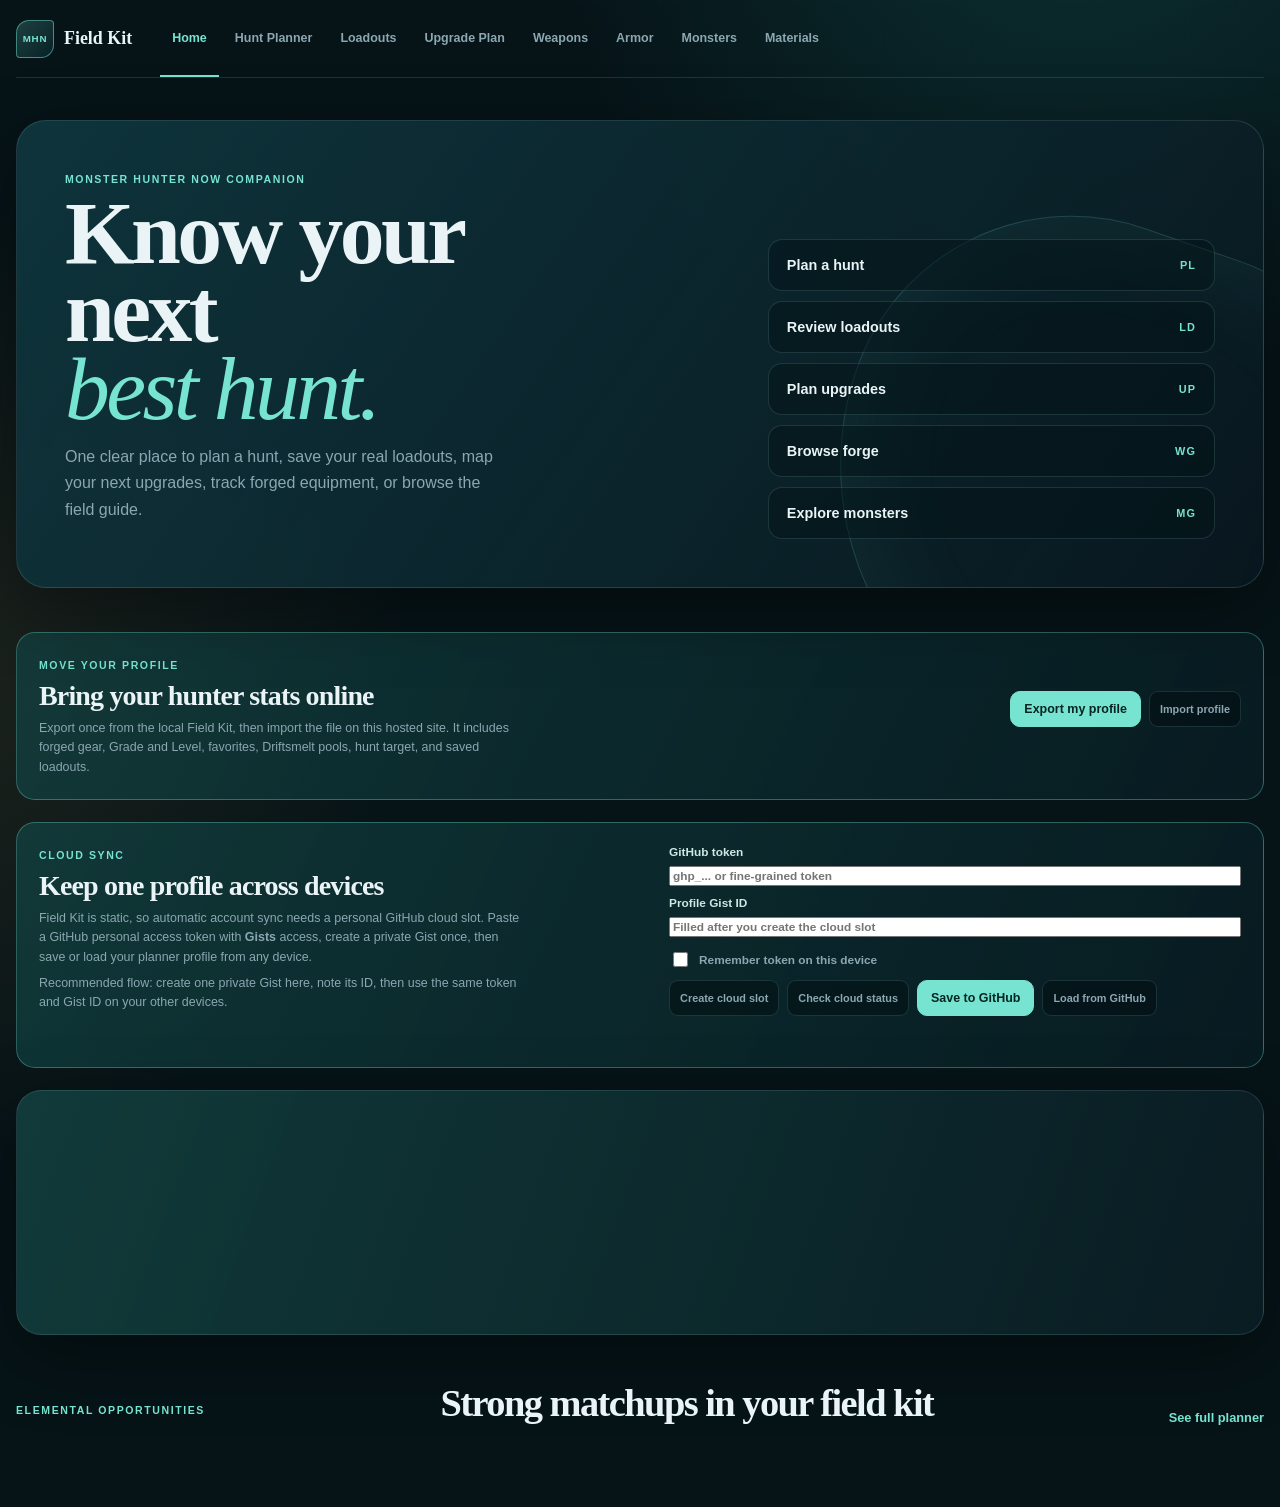
==== commit f813d5e5: "Add cloud sync freshness status" ====
--- a/index.html
+++ b/index.html
@@ -42,9 +42,11 @@
             <label class="catalogue-check"><input id="github-sync-remember" type="checkbox" /><span>Remember token on this device</span></label>
             <div class="cloud-sync-actions">
               <button id="github-sync-create" class="secondary-action" type="button">Create cloud slot</button>
+              <button id="github-sync-check" class="secondary-action" type="button">Check cloud status</button>
               <button id="github-sync-save" class="primary-action" type="button">Save to GitHub</button>
               <button id="github-sync-load" class="secondary-action" type="button">Load from GitHub</button>
             </div>
+            <div id="github-sync-status" class="cloud-sync-status" aria-live="polite"></div>
             <p id="github-sync-feedback" class="profile-feedback" role="status"></p>
           </div>
         </section>
@@ -52,6 +54,6 @@
         <section class="section-block"><div class="section-heading"><p class="eyebrow">Elemental opportunities</p><h2>Strong matchups in your field kit</h2><a href="planner.html">See full planner</a></div><div id="home-outlook" class="outlook-grid"></div></section>
       </main>
     </div>
-    <script type="module" src="app.mjs?v=2026-08-09-velkhana-aegis-fix"></script>
+    <script type="module" src="app.mjs?v=2026-08-11-cloud-sync-status"></script>
   </body>
 </html>
--- a/styles.css
+++ b/styles.css
@@ -76,6 +76,21 @@
 .cloud-sync-form .catalogue-check span { color: var(--muted); }
 .cloud-sync-actions { display: flex; flex-wrap: wrap; gap: 8px; }
 .cloud-sync-actions .primary-action, .cloud-sync-actions .secondary-action { margin: 0; }
+.cloud-sync-status { margin-top: 2px; }
+.cloud-sync-status-card { display: grid; gap: 12px; padding: 14px; border: 1px solid rgba(118, 228, 209, 0.18); border-radius: 14px; background: rgba(4, 18, 24, 0.52); }
+.cloud-sync-status-head { display: flex; justify-content: space-between; gap: 12px; align-items: start; }
+.cloud-sync-status-head h3 { margin: 0; font-family: "Iowan Old Style", "Palatino Linotype", serif; font-size: 1.12rem; letter-spacing: -0.02em; }
+.cloud-sync-status-head p:not(.eyebrow) { margin: 6px 0 0; color: var(--muted); font-size: 0.72rem; line-height: 1.45; }
+.cloud-sync-status-grid { display: grid; grid-template-columns: repeat(2, minmax(0, 1fr)); gap: 10px; }
+.cloud-sync-status-grid span { display: grid; gap: 4px; min-width: 0; padding: 10px 11px; border: 1px solid rgba(118, 228, 209, 0.1); border-radius: 11px; background: rgba(118, 228, 209, 0.05); }
+.cloud-sync-status-grid small { color: var(--muted); font-size: 0.6rem; font-weight: 800; letter-spacing: 0.08em; text-transform: uppercase; }
+.cloud-sync-status-grid b { display: flex; flex-wrap: wrap; gap: 8px; align-items: center; color: var(--ink); font-size: 0.78rem; line-height: 1.35; }
+.cloud-sync-status-grid a { color: var(--aqua); font-size: 0.7rem; text-decoration: none; }
+.cloud-sync-status-grid a:hover { text-decoration: underline; }
+.sync-status-pill { display: inline-flex; align-items: center; justify-content: center; border-radius: 999px; padding: 7px 10px; font-size: 0.68rem; font-weight: 800; letter-spacing: 0.04em; white-space: nowrap; }
+.sync-status-good { color: #062523; background: var(--success); }
+.sync-status-warn { color: #2f1a00; background: var(--sun); }
+.sync-status-muted { color: var(--muted); background: rgba(139, 167, 178, 0.14); }
 
 .feature-panel { display: grid; grid-template-columns: 220px 1fr; gap: 28px; align-items: center; min-height: 245px; padding: 25px; border: 1px solid var(--line); border-radius: 25px; background: linear-gradient(110deg, rgba(20, 67, 66, 0.82), rgba(10, 29, 36, 0.94)); box-shadow: var(--shadow); }
 .feature-visual { display: grid; height: 190px; place-items: center; border-radius: 19px; background: radial-gradient(circle, rgba(118, 228, 209, 0.18), transparent 60%), rgba(4, 17, 23, 0.6); }
@@ -259,6 +274,7 @@
 .build-grid { display: grid; grid-template-columns: repeat(3, minmax(0, 1fr)); gap: 14px; }
 .build-card { overflow: hidden; border: 1px solid var(--line); border-radius: 19px; background: linear-gradient(145deg, rgba(17, 50, 57, 0.94), rgba(7, 20, 27, 0.97)); }
 .build-card.best-build { border-color: rgba(118, 228, 209, 0.58); box-shadow: 0 14px 40px rgba(12, 142, 135, 0.12); }
+.build-card.baseline-build-card { border-color: rgba(118, 228, 209, 0.34); box-shadow: inset 0 0 0 1px rgba(118, 228, 209, 0.12); }
 .saved-plan-grid .build-card { border-color: rgba(228, 173, 76, 0.34); }
 .saved-plan-grid .build-card.best-build { border-color: rgba(228, 173, 76, 0.72); box-shadow: 0 14px 40px rgba(228, 173, 76, 0.1); }
 .build-hero { display: flex; align-items: center; gap: 14px; min-height: 126px; padding: 15px; background: linear-gradient(115deg, rgba(56, 126, 120, 0.33), transparent); }
@@ -273,7 +289,14 @@
 .damage-total strong { color: var(--aqua); font-family: "Iowan Old Style", "Palatino Linotype", serif; font-size: 2rem; line-height: 1; }
 .damage-breakdown { display: flex; flex-wrap: wrap; grid-column: 2; gap: 5px 9px; }
 .damage-breakdown span { color: #cce4e3; font-size: 0.66rem; }
+.focus-benchmark-banner { display: grid; grid-template-columns: auto auto 1fr; gap: 14px; align-items: center; padding: 16px 18px; margin-bottom: 18px; border: 1px solid rgba(118, 228, 209, 0.22); border-radius: 18px; background: rgba(16, 47, 55, 0.62); }
 .suggestion-comparison-grid { display: grid; grid-template-columns: repeat(4, minmax(0, 1fr)); gap: 10px; padding: 12px 16px 0; }
+.focus-reason-panel { margin: 12px 16px 0; padding: 12px 14px; border: 1px solid rgba(118, 228, 209, 0.12); border-radius: 13px; background: rgba(5, 18, 24, 0.28); }
+.focus-reason-list { display: grid; gap: 7px; margin: 8px 0 0; padding: 0; list-style: none; }
+.focus-reason { position: relative; padding-left: 16px; color: #d4e8e9; font-size: 0.72rem; line-height: 1.45; }
+.focus-reason::before { content: ""; position: absolute; left: 0; top: 0.46rem; width: 7px; height: 7px; border-radius: 999px; }
+.focus-reason.positive::before { background: var(--aqua); box-shadow: 0 0 0 3px rgba(118, 228, 209, 0.12); }
+.focus-reason.caution::before { background: var(--sun); box-shadow: 0 0 0 3px rgba(228, 173, 76, 0.12); }
 .comparison-token { display: grid; gap: 3px; padding: 10px 12px; border: 1px solid rgba(118, 228, 209, 0.12); border-radius: 12px; background: rgba(118, 228, 209, 0.05); }
 .comparison-token small { color: var(--muted); font-size: 0.62rem; letter-spacing: 0.06em; text-transform: uppercase; }
 .comparison-token b { font-size: 0.96rem; }
@@ -284,6 +307,7 @@
 .planner-feedback { min-height: 1.2em; margin: -7px 0 13px; color: var(--success); font-size: 0.75rem; font-weight: 700; }
 .save-suggestion { margin: 11px 16px 0; border: 1px solid var(--sun); border-radius: 9px; padding: 8px 10px; color: #271b05; background: var(--sun); cursor: pointer; font-size: 0.68rem; font-weight: 800; }
 .save-suggestion:hover { background: #f4c66e; }
+.inline-link-action { margin: 12px 16px 0; width: fit-content; }
 .status-pill.easy { color: var(--success); border: 1px solid rgba(147, 231, 187, 0.24); background: rgba(147, 231, 187, 0.11); }
 .status-pill.fair { color: var(--sun); border: 1px solid rgba(228, 173, 76, 0.22); background: rgba(228, 173, 76, 0.11); }
 .status-pill.hard { color: var(--danger); border: 1px solid rgba(246, 165, 154, 0.22); background: rgba(246, 165, 154, 0.1); }
@@ -417,6 +441,7 @@
   .top-nav a { padding: 0 9px; white-space: nowrap; }
   .welcome { grid-template-columns: 1fr; }
   .build-grid { grid-template-columns: repeat(2, minmax(0, 1fr)); }
+  .focus-benchmark-banner { grid-template-columns: 1fr; }
   .suggestion-comparison-grid { grid-template-columns: repeat(2, minmax(0, 1fr)); }
   .outlook-grid { grid-template-columns: repeat(2, 1fr); }
   .builder-grid { grid-template-columns: repeat(2, minmax(0, 1fr)); }
